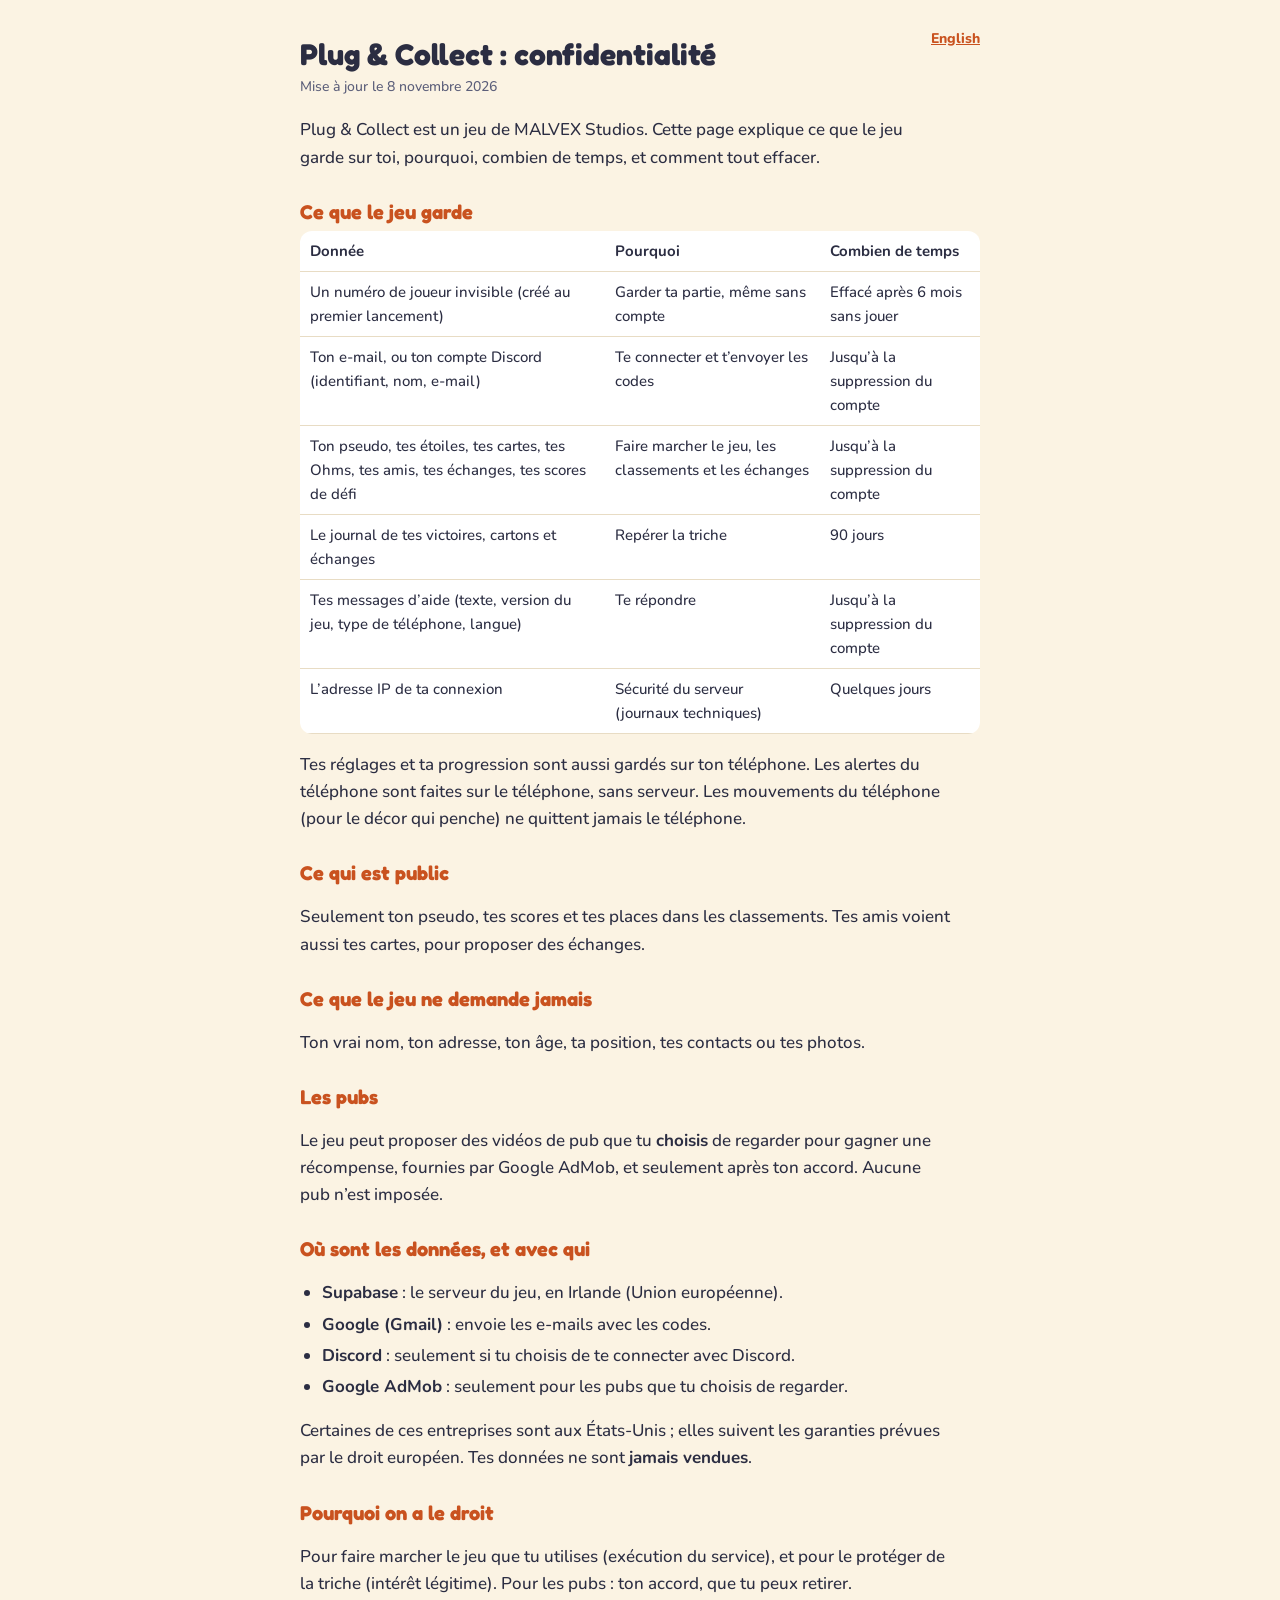
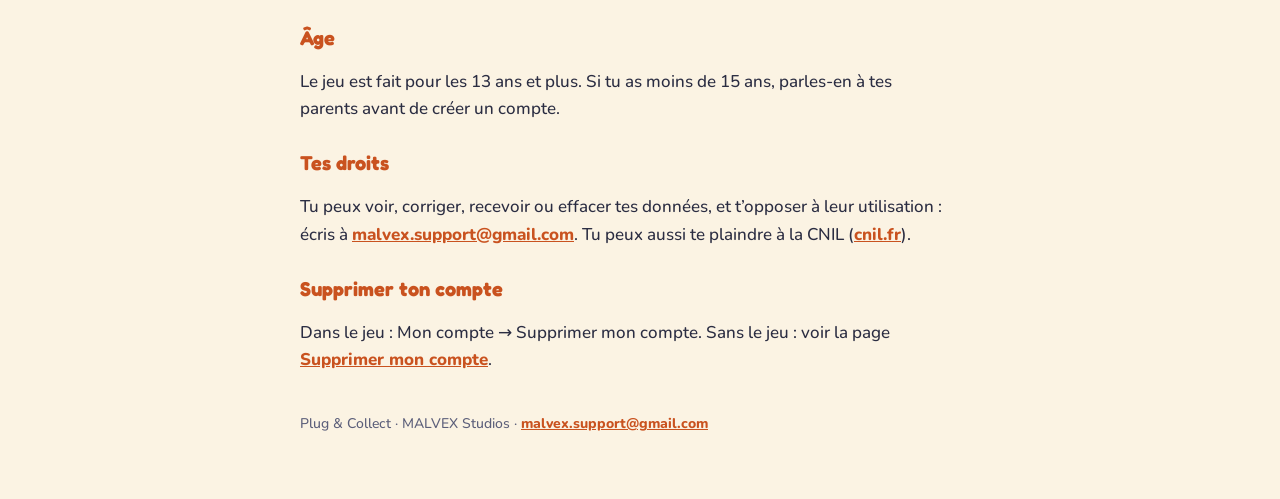
==== confidentialite.html @ 22051dd3 "Pages Plug & Collect : confidentialité et suppression du compte" ====
<!doctype html>
<html lang="fr"><head><meta charset="utf-8"><meta name="viewport" content="width=device-width, initial-scale=1, viewport-fit=cover">
<title>Plug &amp; Collect : confidentialité</title>
<link rel="stylesheet" href="https://fonts.googleapis.com/css2?family=Fredoka:wght@700&family=Nunito:wght@500;800&display=swap">
<style>
:root { --bg: #FBF3E3; --fg: #2B2D42; --soft: #5C5F7A; --accent: #C9521F; --card: #FFFFFF; --line: #E8DCC4 }
@media (prefers-color-scheme: dark) { :root { --bg: #1B1C2C; --fg: #ECEAF4; --soft: #B5B7CB; --accent: #FF9A6B; --card: #24263A; --line: #37394F } }
body { margin: 0; background: var(--bg); color: var(--fg); font: 500 17px/1.6 "Nunito", "Segoe UI", system-ui, sans-serif; }
main { max-width: 680px; margin: 0 auto; padding: 28px max(18px, env(safe-area-inset-left)) 64px; }
h1 { font: 700 30px/1.2 "Fredoka", "Trebuchet MS", system-ui, sans-serif; margin: 8px 0 4px; text-wrap: balance; }
h2 { font: 700 20px/1.3 "Fredoka", "Trebuchet MS", system-ui, sans-serif; color: var(--accent); margin: 28px 0 6px; }
p, li { max-width: 65ch; } ul, ol { padding-left: 22px; } li { margin: 4px 0; }
.date { color: var(--soft); font-size: 14px; margin: 0 0 18px; }
.lang { float: right; font-weight: 800; font-size: 14px; }
a { color: var(--accent); font-weight: 800; }
table { border-collapse: collapse; width: 100%; font-size: 15px; background: var(--card); border-radius: 12px; overflow: hidden; }
th, td { text-align: left; padding: 8px 10px; border-bottom: 1px solid var(--line); vertical-align: top; }
.wide { overflow-x: auto; }
footer { margin-top: 40px; color: var(--soft); font-size: 14px; }
</style></head>
<body><main>
<a class="lang" href="privacy.html">English</a>

<h1>Plug &amp; Collect&nbsp;: confidentialité</h1>
<p class="date">Mise à jour le 8 novembre 2026</p>
<p>Plug &amp; Collect est un jeu de MALVEX Studios. Cette page explique ce que le jeu garde sur toi, pourquoi, combien de temps, et comment tout effacer.</p>
<h2>Ce que le jeu garde</h2>
<div class="wide"><table><thead><tr><th>Donnée</th><th>Pourquoi</th><th>Combien de temps</th></tr></thead><tbody><tr><td>Un numéro de joueur invisible (créé au premier lancement)</td><td>Garder ta partie, même sans compte</td><td>Effacé après 6 mois sans jouer</td></tr><tr><td>Ton e-mail, ou ton compte Discord (identifiant, nom, e-mail)</td><td>Te connecter et t’envoyer les codes</td><td>Jusqu’à la suppression du compte</td></tr><tr><td>Ton pseudo, tes étoiles, tes cartes, tes Ohms, tes amis, tes échanges, tes scores de défi</td><td>Faire marcher le jeu, les classements et les échanges</td><td>Jusqu’à la suppression du compte</td></tr><tr><td>Le journal de tes victoires, cartons et échanges</td><td>Repérer la triche</td><td>90 jours</td></tr><tr><td>Tes messages d’aide (texte, version du jeu, type de téléphone, langue)</td><td>Te répondre</td><td>Jusqu’à la suppression du compte</td></tr><tr><td>L’adresse IP de ta connexion</td><td>Sécurité du serveur (journaux techniques)</td><td>Quelques jours</td></tr></tbody></table></div>
<p>Tes réglages et ta progression sont aussi gardés sur ton téléphone. Les alertes du téléphone sont faites sur le téléphone, sans serveur. Les mouvements du téléphone (pour le décor qui penche) ne quittent jamais le téléphone.</p>
<h2>Ce qui est public</h2>
<p>Seulement ton pseudo, tes scores et tes places dans les classements. Tes amis voient aussi tes cartes, pour proposer des échanges.</p>
<h2>Ce que le jeu ne demande jamais</h2>
<p>Ton vrai nom, ton adresse, ton âge, ta position, tes contacts ou tes photos.</p>
<h2>Les pubs</h2>
<p>Le jeu peut proposer des vidéos de pub que tu <b>choisis</b> de regarder pour gagner une récompense, fournies par Google AdMob, et seulement après ton accord. Aucune pub n’est imposée.</p>
<h2>Où sont les données, et avec qui</h2>
<ul>
<li><b>Supabase</b> : le serveur du jeu, en Irlande (Union européenne).</li>
<li><b>Google (Gmail)</b> : envoie les e-mails avec les codes.</li>
<li><b>Discord</b> : seulement si tu choisis de te connecter avec Discord.</li>
<li><b>Google AdMob</b> : seulement pour les pubs que tu choisis de regarder.</li>
</ul>
<p>Certaines de ces entreprises sont aux États-Unis ; elles suivent les garanties prévues par le droit européen. Tes données ne sont <b>jamais vendues</b>.</p>
<h2>Pourquoi on a le droit</h2>
<p>Pour faire marcher le jeu que tu utilises (exécution du service), et pour le protéger de la triche (intérêt légitime). Pour les pubs : ton accord, que tu peux retirer.</p>
<h2>Âge</h2>
<p>Le jeu est fait pour les 13 ans et plus. Si tu as moins de 15 ans, parles-en à tes parents avant de créer un compte.</p>
<h2>Tes droits</h2>
<p>Tu peux voir, corriger, recevoir ou effacer tes données, et t’opposer à leur utilisation : écris à <a href="mailto:malvex.support@gmail.com">malvex.support@gmail.com</a>. Tu peux aussi te plaindre à la CNIL (<a href="https://www.cnil.fr">cnil.fr</a>).</p>
<h2>Supprimer ton compte</h2>
<p>Dans le jeu : Mon compte → Supprimer mon compte. Sans le jeu : voir la page <a href="supprimer-compte.html">Supprimer mon compte</a>.</p>

<footer>Plug &amp; Collect · MALVEX Studios · <a href="mailto:malvex.support@gmail.com">malvex.support@gmail.com</a></footer>
</main></body></html>
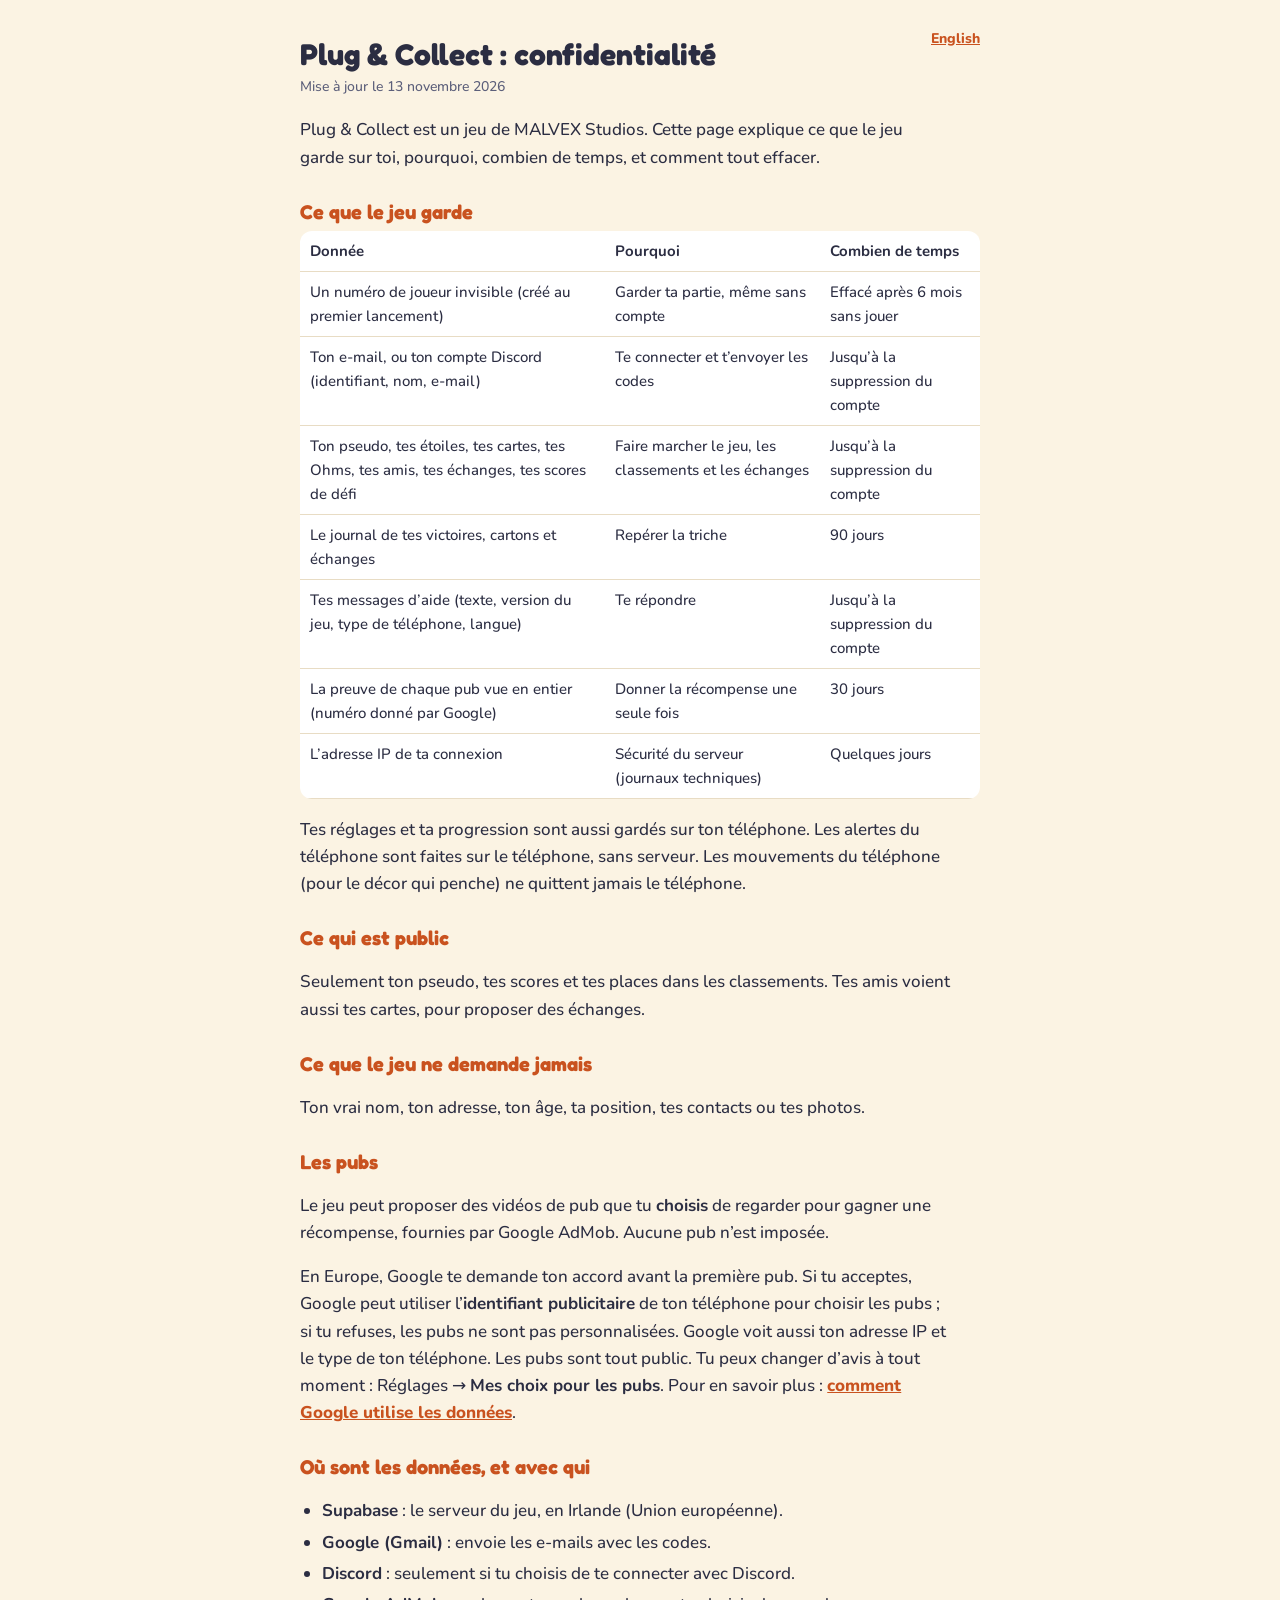
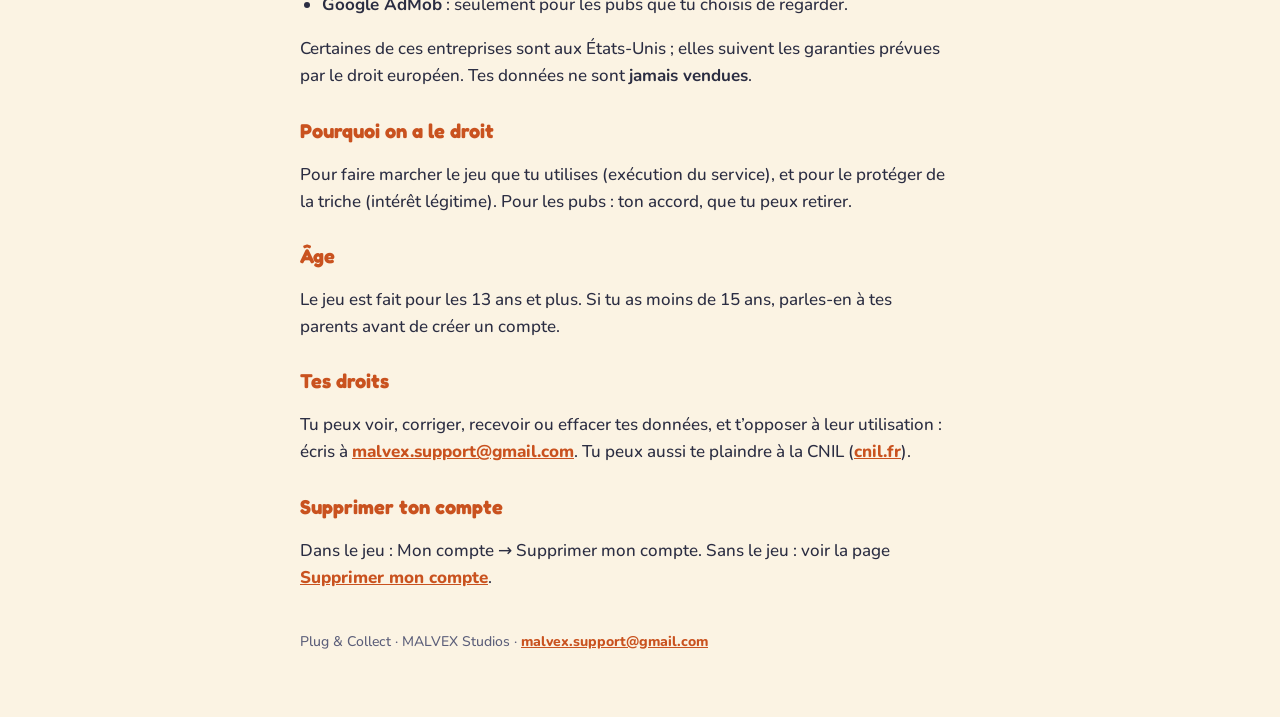
==== commit 2260b9dd: "app-ads.txt (AdMob) et confidentialité : pubs et identifiant publicitaire Co-Authored-By: Claude Opu" ====
--- a/confidentialite.html
+++ b/confidentialite.html
@@ -22,17 +22,18 @@
 <a class="lang" href="privacy.html">English</a>
 
 <h1>Plug &amp; Collect&nbsp;: confidentialité</h1>
-<p class="date">Mise à jour le 8 novembre 2026</p>
+<p class="date">Mise à jour le 13 novembre 2026</p>
 <p>Plug &amp; Collect est un jeu de MALVEX Studios. Cette page explique ce que le jeu garde sur toi, pourquoi, combien de temps, et comment tout effacer.</p>
 <h2>Ce que le jeu garde</h2>
-<div class="wide"><table><thead><tr><th>Donnée</th><th>Pourquoi</th><th>Combien de temps</th></tr></thead><tbody><tr><td>Un numéro de joueur invisible (créé au premier lancement)</td><td>Garder ta partie, même sans compte</td><td>Effacé après 6 mois sans jouer</td></tr><tr><td>Ton e-mail, ou ton compte Discord (identifiant, nom, e-mail)</td><td>Te connecter et t’envoyer les codes</td><td>Jusqu’à la suppression du compte</td></tr><tr><td>Ton pseudo, tes étoiles, tes cartes, tes Ohms, tes amis, tes échanges, tes scores de défi</td><td>Faire marcher le jeu, les classements et les échanges</td><td>Jusqu’à la suppression du compte</td></tr><tr><td>Le journal de tes victoires, cartons et échanges</td><td>Repérer la triche</td><td>90 jours</td></tr><tr><td>Tes messages d’aide (texte, version du jeu, type de téléphone, langue)</td><td>Te répondre</td><td>Jusqu’à la suppression du compte</td></tr><tr><td>L’adresse IP de ta connexion</td><td>Sécurité du serveur (journaux techniques)</td><td>Quelques jours</td></tr></tbody></table></div>
+<div class="wide"><table><thead><tr><th>Donnée</th><th>Pourquoi</th><th>Combien de temps</th></tr></thead><tbody><tr><td>Un numéro de joueur invisible (créé au premier lancement)</td><td>Garder ta partie, même sans compte</td><td>Effacé après 6 mois sans jouer</td></tr><tr><td>Ton e-mail, ou ton compte Discord (identifiant, nom, e-mail)</td><td>Te connecter et t’envoyer les codes</td><td>Jusqu’à la suppression du compte</td></tr><tr><td>Ton pseudo, tes étoiles, tes cartes, tes Ohms, tes amis, tes échanges, tes scores de défi</td><td>Faire marcher le jeu, les classements et les échanges</td><td>Jusqu’à la suppression du compte</td></tr><tr><td>Le journal de tes victoires, cartons et échanges</td><td>Repérer la triche</td><td>90 jours</td></tr><tr><td>Tes messages d’aide (texte, version du jeu, type de téléphone, langue)</td><td>Te répondre</td><td>Jusqu’à la suppression du compte</td></tr><tr><td>La preuve de chaque pub vue en entier (numéro donné par Google)</td><td>Donner la récompense une seule fois</td><td>30 jours</td></tr><tr><td>L’adresse IP de ta connexion</td><td>Sécurité du serveur (journaux techniques)</td><td>Quelques jours</td></tr></tbody></table></div>
 <p>Tes réglages et ta progression sont aussi gardés sur ton téléphone. Les alertes du téléphone sont faites sur le téléphone, sans serveur. Les mouvements du téléphone (pour le décor qui penche) ne quittent jamais le téléphone.</p>
 <h2>Ce qui est public</h2>
 <p>Seulement ton pseudo, tes scores et tes places dans les classements. Tes amis voient aussi tes cartes, pour proposer des échanges.</p>
 <h2>Ce que le jeu ne demande jamais</h2>
 <p>Ton vrai nom, ton adresse, ton âge, ta position, tes contacts ou tes photos.</p>
 <h2>Les pubs</h2>
-<p>Le jeu peut proposer des vidéos de pub que tu <b>choisis</b> de regarder pour gagner une récompense, fournies par Google AdMob, et seulement après ton accord. Aucune pub n’est imposée.</p>
+<p>Le jeu peut proposer des vidéos de pub que tu <b>choisis</b> de regarder pour gagner une récompense, fournies par Google AdMob. Aucune pub n’est imposée.</p>
+<p>En Europe, Google te demande ton accord avant la première pub. Si tu acceptes, Google peut utiliser l’<b>identifiant publicitaire</b> de ton téléphone pour choisir les pubs ; si tu refuses, les pubs ne sont pas personnalisées. Google voit aussi ton adresse IP et le type de ton téléphone. Les pubs sont tout public. Tu peux changer d’avis à tout moment : Réglages → <b>Mes choix pour les pubs</b>. Pour en savoir plus : <a href="https://policies.google.com/technologies/partner-sites?hl=fr">comment Google utilise les données</a>.</p>
 <h2>Où sont les données, et avec qui</h2>
 <ul>
 <li><b>Supabase</b> : le serveur du jeu, en Irlande (Union européenne).</li>
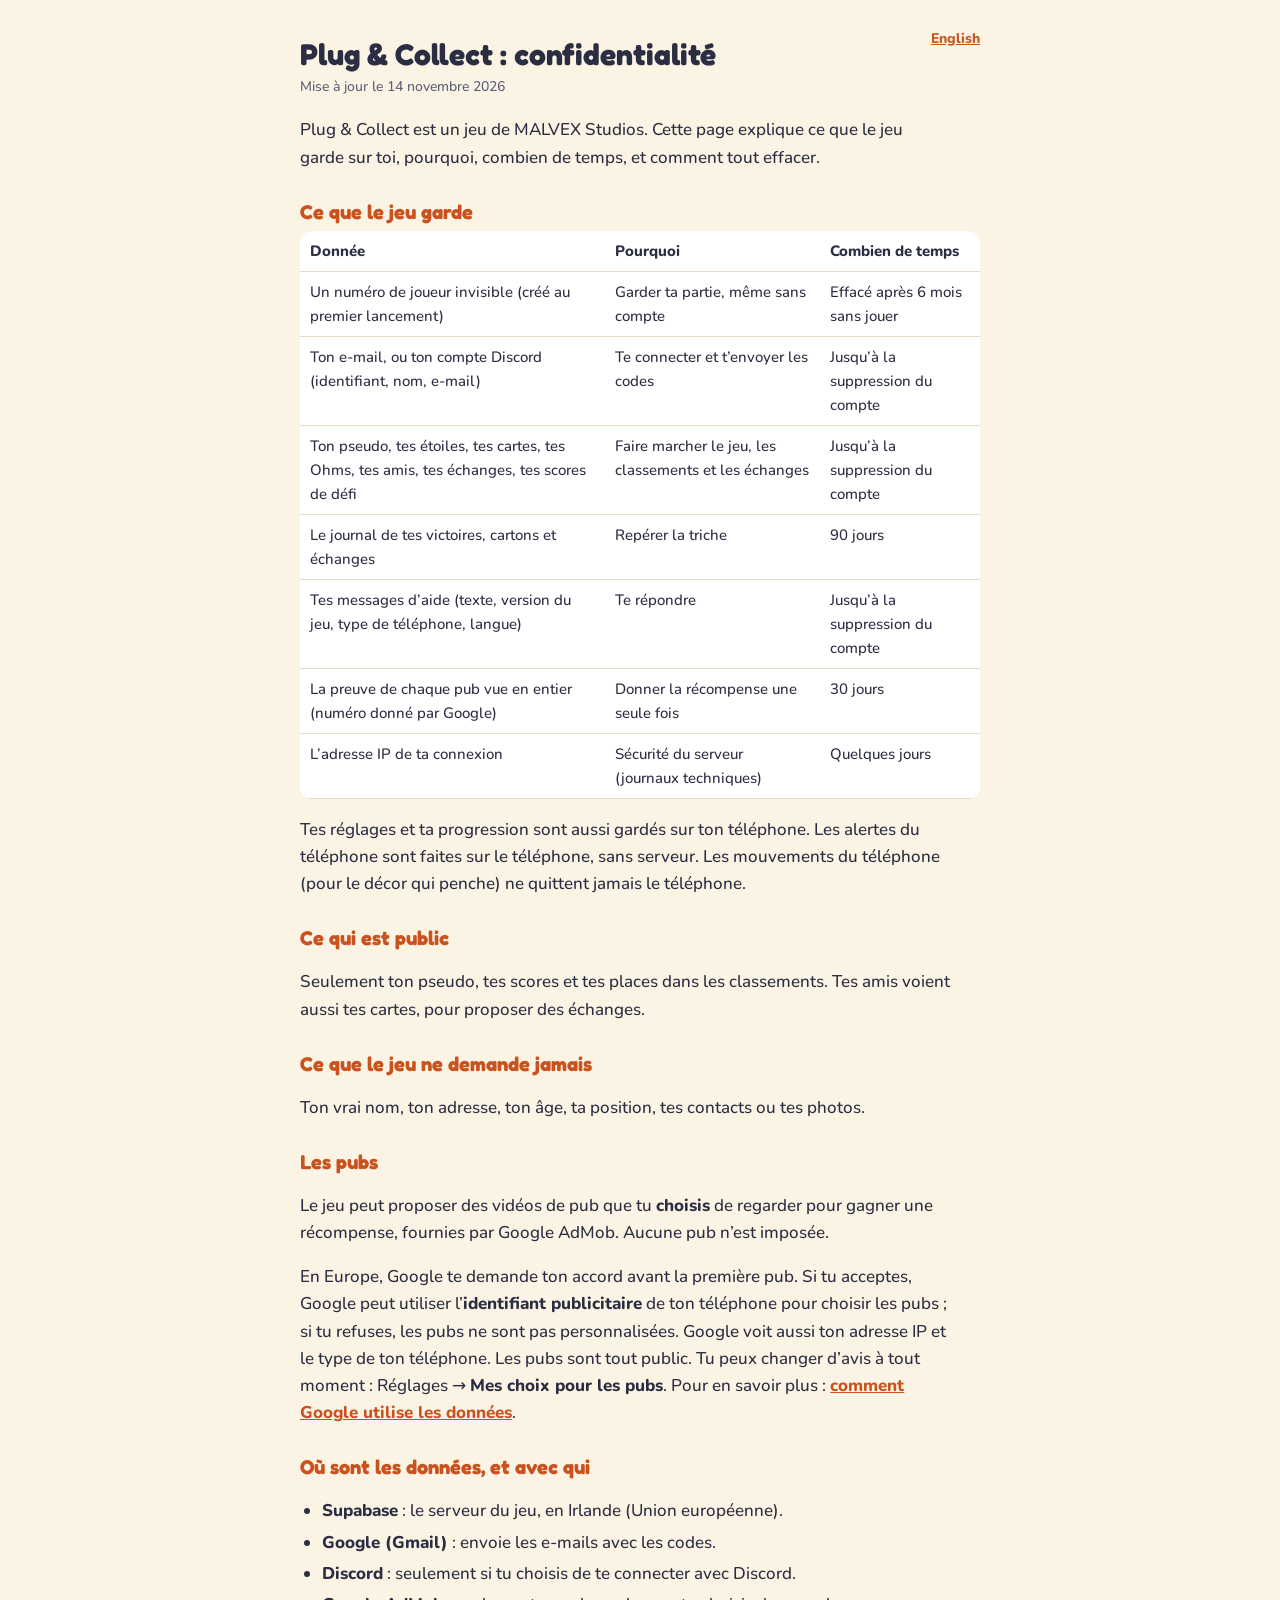
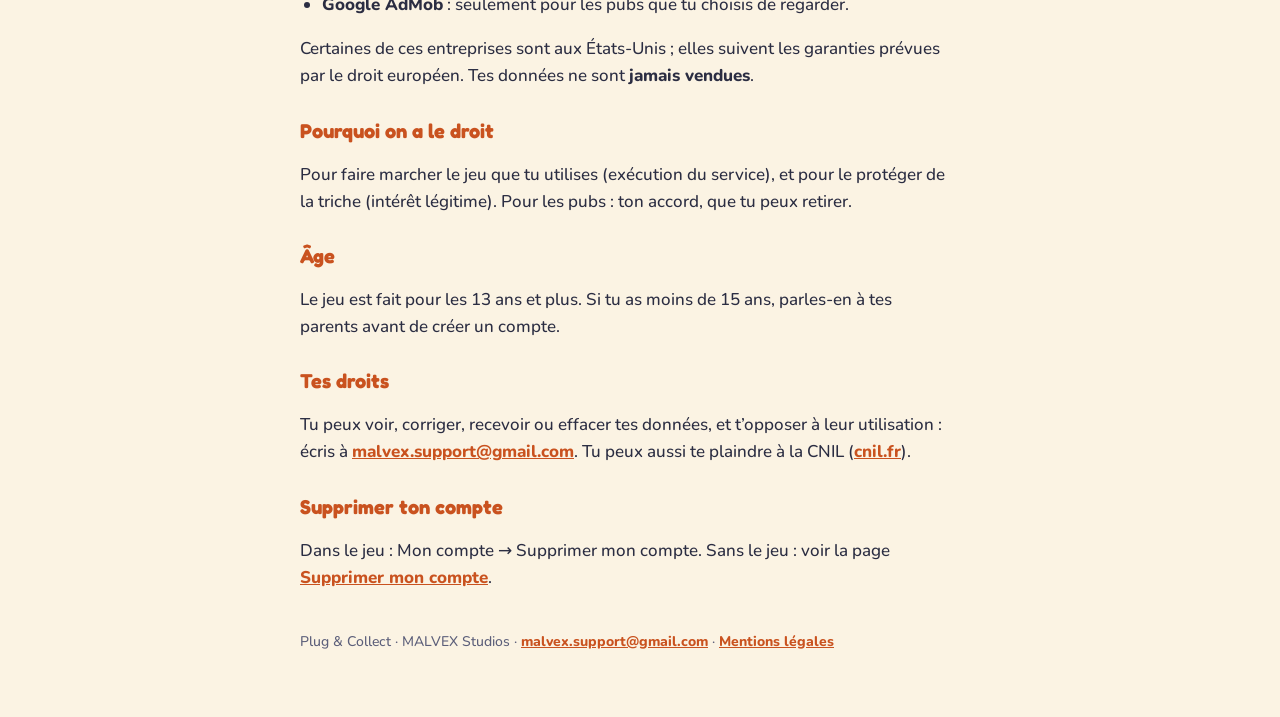
==== commit b2000765: "Polices hébergées sur le site, mentions légales FR/EN Co-Authored-By: Claude Opus 5.5 <noreply@anthr" ====
--- a/confidentialite.html
+++ b/confidentialite.html
@@ -1,7 +1,7 @@
 <!doctype html>
 <html lang="fr"><head><meta charset="utf-8"><meta name="viewport" content="width=device-width, initial-scale=1, viewport-fit=cover">
 <title>Plug &amp; Collect : confidentialité</title>
-<link rel="stylesheet" href="https://fonts.googleapis.com/css2?family=Fredoka:wght@700&family=Nunito:wght@500;800&display=swap">
+<link rel="stylesheet" href="fonts/fonts.css">
 <style>
 :root { --bg: #FBF3E3; --fg: #2B2D42; --soft: #5C5F7A; --accent: #C9521F; --card: #FFFFFF; --line: #E8DCC4 }
 @media (prefers-color-scheme: dark) { :root { --bg: #1B1C2C; --fg: #ECEAF4; --soft: #B5B7CB; --accent: #FF9A6B; --card: #24263A; --line: #37394F } }
@@ -22,7 +22,7 @@
 <a class="lang" href="privacy.html">English</a>
 
 <h1>Plug &amp; Collect&nbsp;: confidentialité</h1>
-<p class="date">Mise à jour le 13 novembre 2026</p>
+<p class="date">Mise à jour le 14 novembre 2026</p>
 <p>Plug &amp; Collect est un jeu de MALVEX Studios. Cette page explique ce que le jeu garde sur toi, pourquoi, combien de temps, et comment tout effacer.</p>
 <h2>Ce que le jeu garde</h2>
 <div class="wide"><table><thead><tr><th>Donnée</th><th>Pourquoi</th><th>Combien de temps</th></tr></thead><tbody><tr><td>Un numéro de joueur invisible (créé au premier lancement)</td><td>Garder ta partie, même sans compte</td><td>Effacé après 6 mois sans jouer</td></tr><tr><td>Ton e-mail, ou ton compte Discord (identifiant, nom, e-mail)</td><td>Te connecter et t’envoyer les codes</td><td>Jusqu’à la suppression du compte</td></tr><tr><td>Ton pseudo, tes étoiles, tes cartes, tes Ohms, tes amis, tes échanges, tes scores de défi</td><td>Faire marcher le jeu, les classements et les échanges</td><td>Jusqu’à la suppression du compte</td></tr><tr><td>Le journal de tes victoires, cartons et échanges</td><td>Repérer la triche</td><td>90 jours</td></tr><tr><td>Tes messages d’aide (texte, version du jeu, type de téléphone, langue)</td><td>Te répondre</td><td>Jusqu’à la suppression du compte</td></tr><tr><td>La preuve de chaque pub vue en entier (numéro donné par Google)</td><td>Donner la récompense une seule fois</td><td>30 jours</td></tr><tr><td>L’adresse IP de ta connexion</td><td>Sécurité du serveur (journaux techniques)</td><td>Quelques jours</td></tr></tbody></table></div>
@@ -51,5 +51,5 @@
 <h2>Supprimer ton compte</h2>
 <p>Dans le jeu : Mon compte → Supprimer mon compte. Sans le jeu : voir la page <a href="supprimer-compte.html">Supprimer mon compte</a>.</p>
 
-<footer>Plug &amp; Collect · MALVEX Studios · <a href="mailto:malvex.support@gmail.com">malvex.support@gmail.com</a></footer>
+<footer>Plug &amp; Collect · MALVEX Studios · <a href="mailto:malvex.support@gmail.com">malvex.support@gmail.com</a> · <a href="mentions-legales.html">Mentions légales</a></footer>
 </main></body></html>
--- a/fonts/fonts.css
+++ b/fonts/fonts.css
@@ -0,0 +1,51 @@
+/* Polices libres (SIL Open Font License), servies par le site lui-même : aucune adresse IP ne part chez Google. */
+@font-face {
+  font-family: 'Fredoka';
+  font-style: normal;
+  font-weight: 700;
+  font-stretch: 100%;
+  font-display: swap;
+  src: url(fredoka-latin-ext.woff2) format('woff2');
+  unicode-range: U+0100-02BA, U+02BD-02C5, U+02C7-02CC, U+02CE-02D7, U+02DD-02FF, U+0304, U+0308, U+0329, U+1D00-1DBF, U+1E00-1E9F, U+1EF2-1EFF, U+2020, U+20A0-20AB, U+20AD-20C4, U+2113, U+2C60-2C7F, U+A720-A7FF;
+}
+@font-face {
+  font-family: 'Fredoka';
+  font-style: normal;
+  font-weight: 700;
+  font-stretch: 100%;
+  font-display: swap;
+  src: url(fredoka-latin.woff2) format('woff2');
+  unicode-range: U+0000-00FF, U+0131, U+0152-0153, U+02BB-02BC, U+02C6, U+02DA, U+02DC, U+0304, U+0308, U+0329, U+2000-206F, U+20AC, U+2122, U+2191, U+2193, U+2212, U+2215, U+FEFF, U+FFFD;
+}
+@font-face {
+  font-family: 'Nunito';
+  font-style: normal;
+  font-weight: 500;
+  font-display: swap;
+  src: url(nunito-latin-ext.woff2) format('woff2');
+  unicode-range: U+0100-02BA, U+02BD-02C5, U+02C7-02CC, U+02CE-02D7, U+02DD-02FF, U+0304, U+0308, U+0329, U+1D00-1DBF, U+1E00-1E9F, U+1EF2-1EFF, U+2020, U+20A0-20AB, U+20AD-20C4, U+2113, U+2C60-2C7F, U+A720-A7FF;
+}
+@font-face {
+  font-family: 'Nunito';
+  font-style: normal;
+  font-weight: 500;
+  font-display: swap;
+  src: url(nunito-latin.woff2) format('woff2');
+  unicode-range: U+0000-00FF, U+0131, U+0152-0153, U+02BB-02BC, U+02C6, U+02DA, U+02DC, U+0304, U+0308, U+0329, U+2000-206F, U+20AC, U+2122, U+2191, U+2193, U+2212, U+2215, U+FEFF, U+FFFD;
+}
+@font-face {
+  font-family: 'Nunito';
+  font-style: normal;
+  font-weight: 800;
+  font-display: swap;
+  src: url(nunito-latin-ext.woff2) format('woff2');
+  unicode-range: U+0100-02BA, U+02BD-02C5, U+02C7-02CC, U+02CE-02D7, U+02DD-02FF, U+0304, U+0308, U+0329, U+1D00-1DBF, U+1E00-1E9F, U+1EF2-1EFF, U+2020, U+20A0-20AB, U+20AD-20C4, U+2113, U+2C60-2C7F, U+A720-A7FF;
+}
+@font-face {
+  font-family: 'Nunito';
+  font-style: normal;
+  font-weight: 800;
+  font-display: swap;
+  src: url(nunito-latin.woff2) format('woff2');
+  unicode-range: U+0000-00FF, U+0131, U+0152-0153, U+02BB-02BC, U+02C6, U+02DA, U+02DC, U+0304, U+0308, U+0329, U+2000-206F, U+20AC, U+2122, U+2191, U+2193, U+2212, U+2215, U+FEFF, U+FFFD;
+}
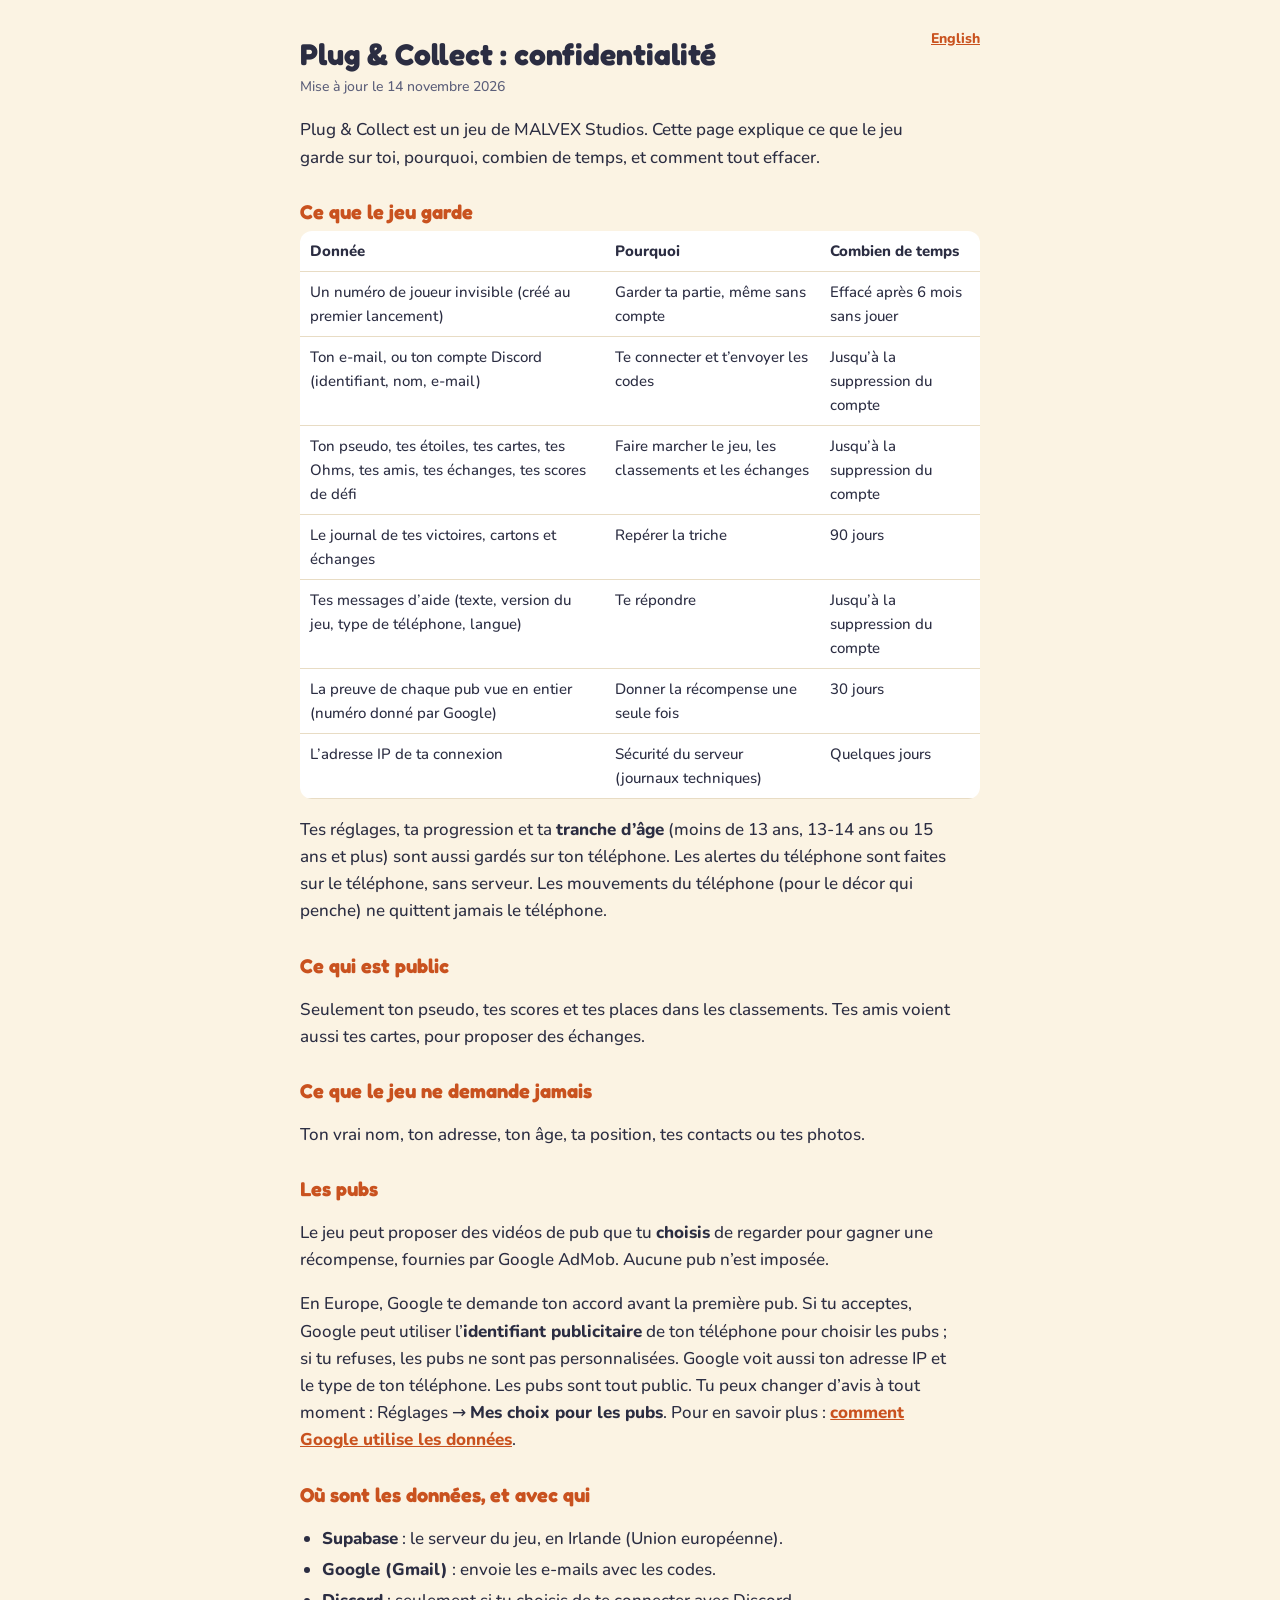
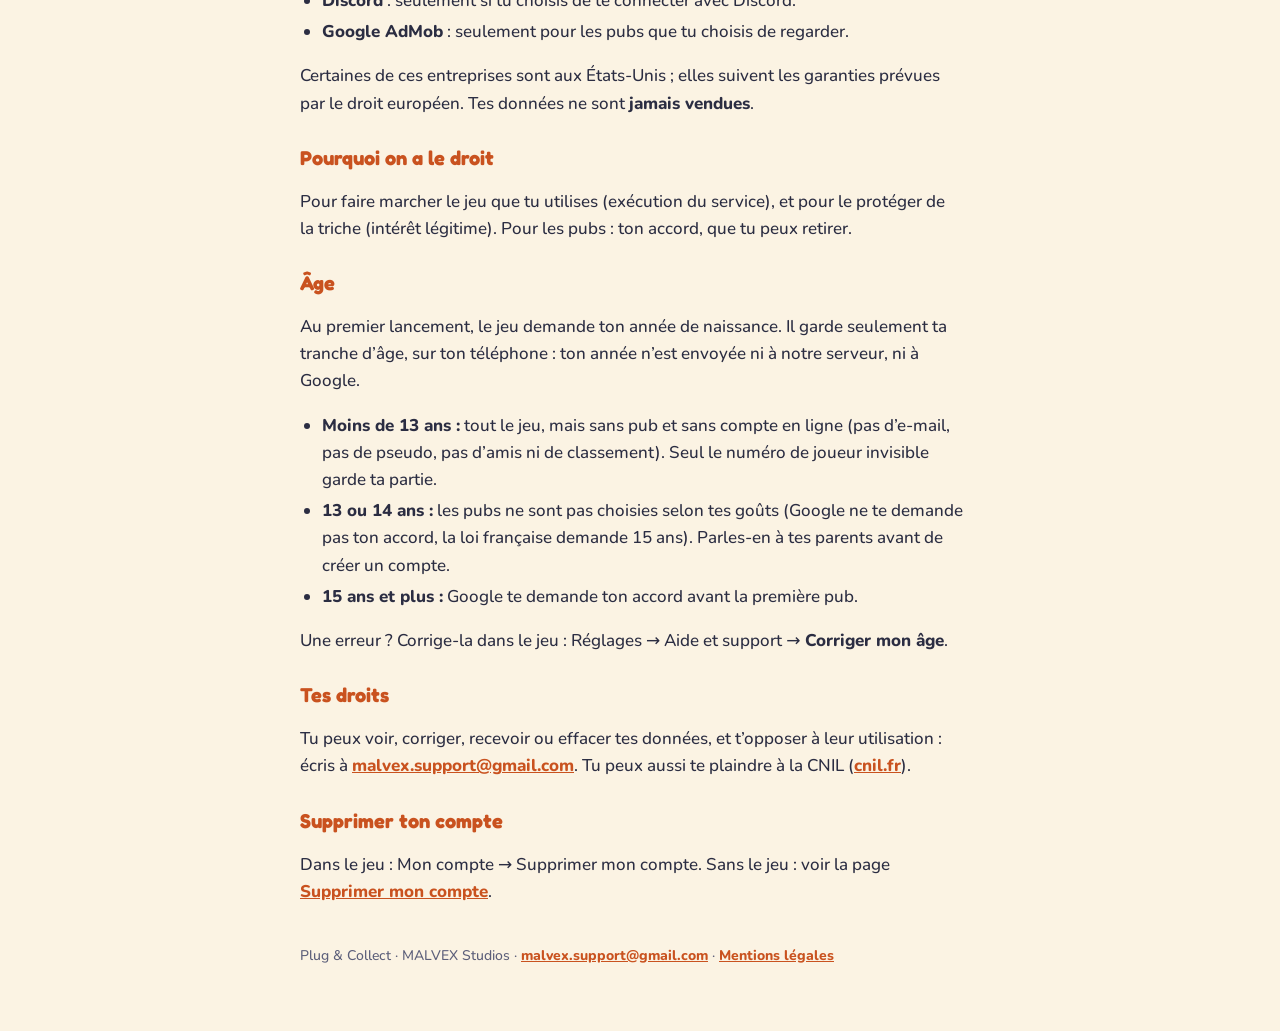
==== commit c9e7ef61: "Confidentialité : question d'âge (tranche gardée sur le téléphone, moins de 13 ans sans pub ni compt" ====
--- a/confidentialite.html
+++ b/confidentialite.html
@@ -26,7 +26,7 @@
 <p>Plug &amp; Collect est un jeu de MALVEX Studios. Cette page explique ce que le jeu garde sur toi, pourquoi, combien de temps, et comment tout effacer.</p>
 <h2>Ce que le jeu garde</h2>
 <div class="wide"><table><thead><tr><th>Donnée</th><th>Pourquoi</th><th>Combien de temps</th></tr></thead><tbody><tr><td>Un numéro de joueur invisible (créé au premier lancement)</td><td>Garder ta partie, même sans compte</td><td>Effacé après 6 mois sans jouer</td></tr><tr><td>Ton e-mail, ou ton compte Discord (identifiant, nom, e-mail)</td><td>Te connecter et t’envoyer les codes</td><td>Jusqu’à la suppression du compte</td></tr><tr><td>Ton pseudo, tes étoiles, tes cartes, tes Ohms, tes amis, tes échanges, tes scores de défi</td><td>Faire marcher le jeu, les classements et les échanges</td><td>Jusqu’à la suppression du compte</td></tr><tr><td>Le journal de tes victoires, cartons et échanges</td><td>Repérer la triche</td><td>90 jours</td></tr><tr><td>Tes messages d’aide (texte, version du jeu, type de téléphone, langue)</td><td>Te répondre</td><td>Jusqu’à la suppression du compte</td></tr><tr><td>La preuve de chaque pub vue en entier (numéro donné par Google)</td><td>Donner la récompense une seule fois</td><td>30 jours</td></tr><tr><td>L’adresse IP de ta connexion</td><td>Sécurité du serveur (journaux techniques)</td><td>Quelques jours</td></tr></tbody></table></div>
-<p>Tes réglages et ta progression sont aussi gardés sur ton téléphone. Les alertes du téléphone sont faites sur le téléphone, sans serveur. Les mouvements du téléphone (pour le décor qui penche) ne quittent jamais le téléphone.</p>
+<p>Tes réglages, ta progression et ta <b>tranche d’âge</b> (moins de 13 ans, 13-14 ans ou 15 ans et plus) sont aussi gardés sur ton téléphone. Les alertes du téléphone sont faites sur le téléphone, sans serveur. Les mouvements du téléphone (pour le décor qui penche) ne quittent jamais le téléphone.</p>
 <h2>Ce qui est public</h2>
 <p>Seulement ton pseudo, tes scores et tes places dans les classements. Tes amis voient aussi tes cartes, pour proposer des échanges.</p>
 <h2>Ce que le jeu ne demande jamais</h2>
@@ -45,7 +45,9 @@
 <h2>Pourquoi on a le droit</h2>
 <p>Pour faire marcher le jeu que tu utilises (exécution du service), et pour le protéger de la triche (intérêt légitime). Pour les pubs : ton accord, que tu peux retirer.</p>
 <h2>Âge</h2>
-<p>Le jeu est fait pour les 13 ans et plus. Si tu as moins de 15 ans, parles-en à tes parents avant de créer un compte.</p>
+<p>Au premier lancement, le jeu demande ton année de naissance. Il garde seulement ta tranche d’âge, sur ton téléphone : ton année n’est envoyée ni à notre serveur, ni à Google.</p>
+<ul><li><b>Moins de 13 ans :</b> tout le jeu, mais sans pub et sans compte en ligne (pas d’e-mail, pas de pseudo, pas d’amis ni de classement). Seul le numéro de joueur invisible garde ta partie.</li><li><b>13 ou 14 ans :</b> les pubs ne sont pas choisies selon tes goûts (Google ne te demande pas ton accord, la loi française demande 15 ans). Parles-en à tes parents avant de créer un compte.</li><li><b>15 ans et plus :</b> Google te demande ton accord avant la première pub.</li></ul>
+<p>Une erreur ? Corrige-la dans le jeu : Réglages → Aide et support → <b>Corriger mon âge</b>.</p>
 <h2>Tes droits</h2>
 <p>Tu peux voir, corriger, recevoir ou effacer tes données, et t’opposer à leur utilisation : écris à <a href="mailto:malvex.support@gmail.com">malvex.support@gmail.com</a>. Tu peux aussi te plaindre à la CNIL (<a href="https://www.cnil.fr">cnil.fr</a>).</p>
 <h2>Supprimer ton compte</h2>
